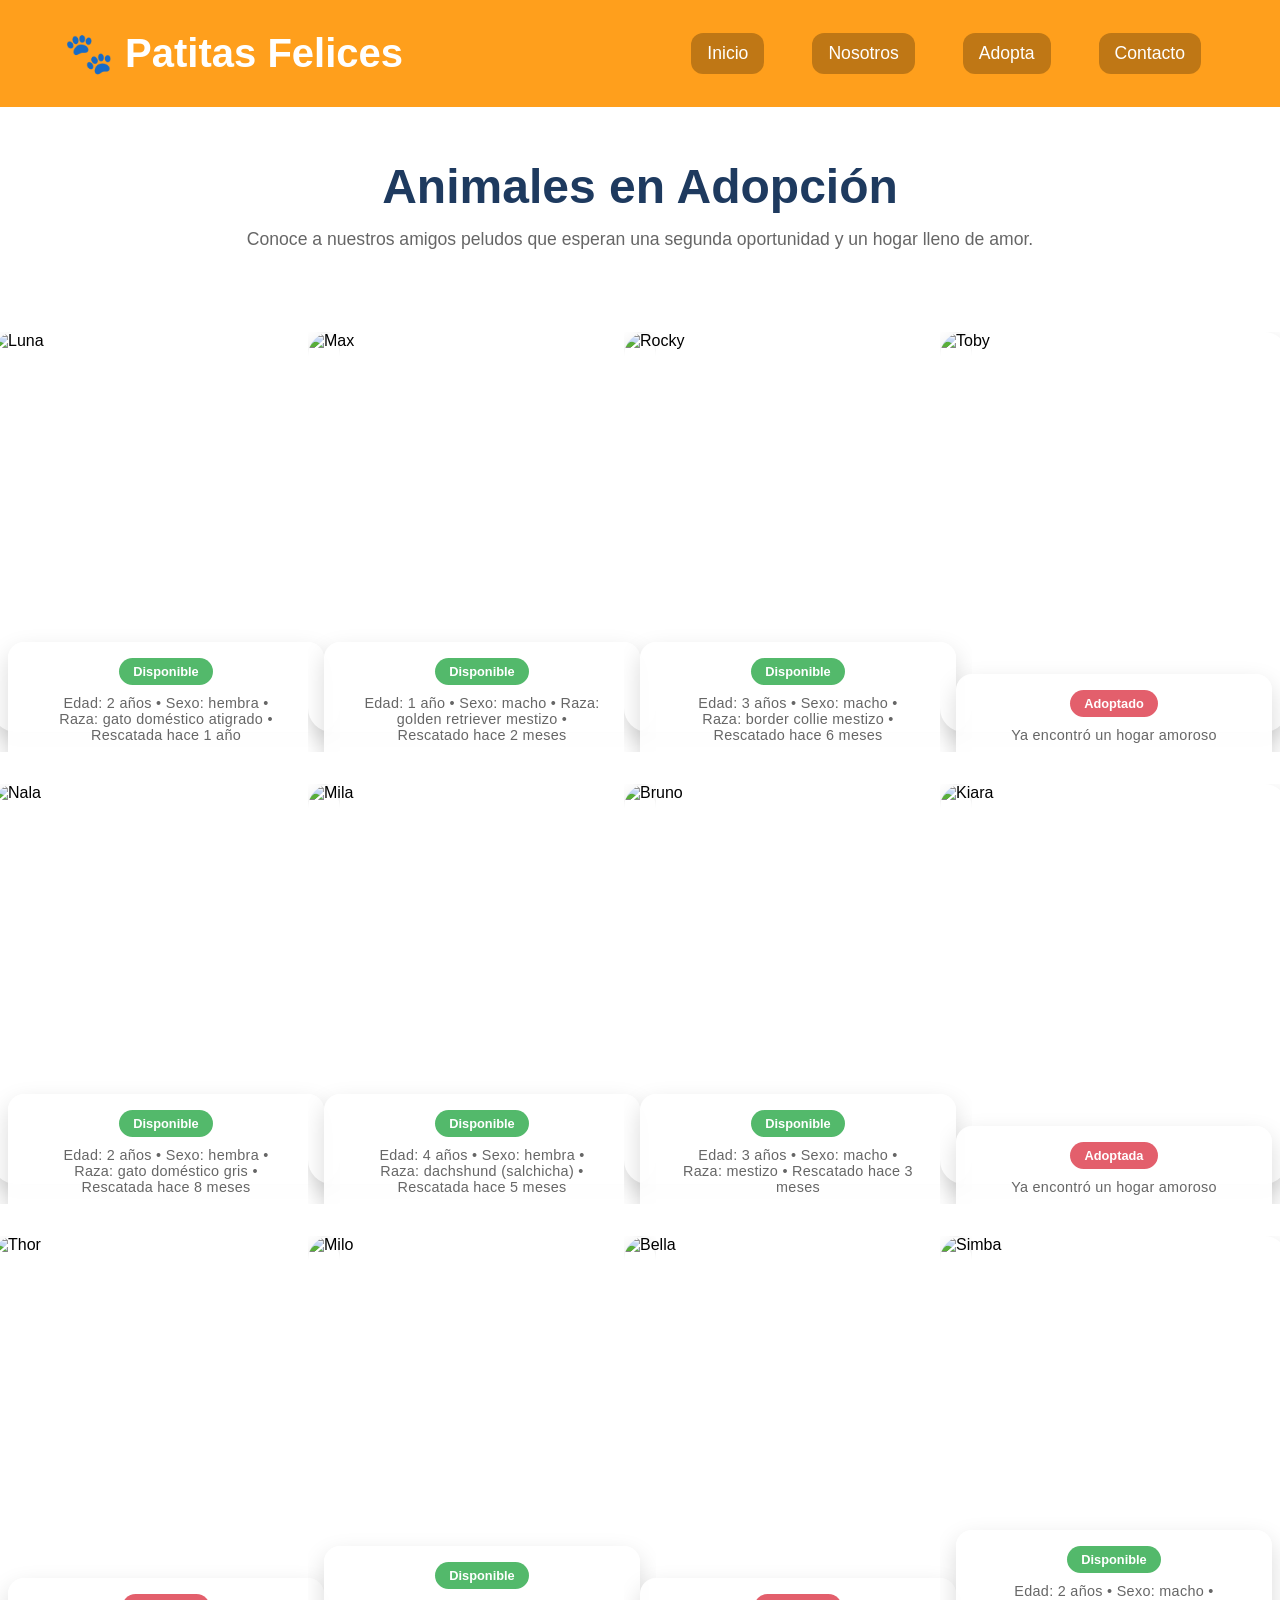
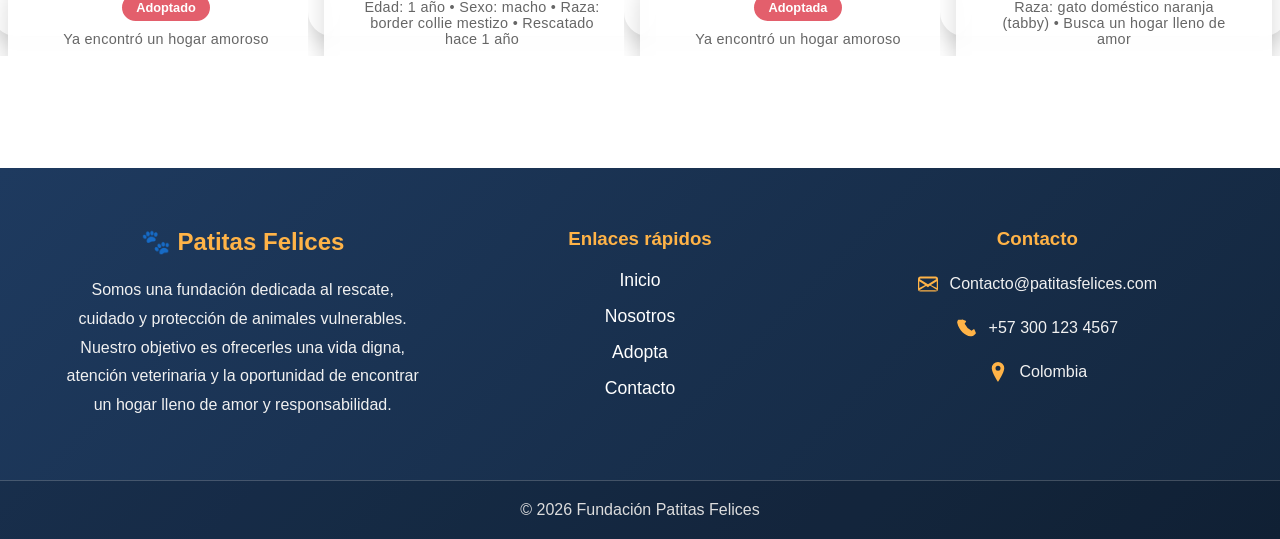
==== adopta.html @ 6e7dac5f "Add files via upload" ====
<!DOCTYPE html>
<html lang="es">
<head>
    <meta charset="UTF-8">
    <meta name="viewport" content="width=device-width, initial-scale=1.0">
    <title>Adopta | Patitas Felices</title>
    <link rel="stylesheet" href="styles.css">
    <link rel="icon" type="image/png" href="https://img.icons8.com/color/48/dog.png">
</head>

<body>

<header>
    <div class="logo" id="inicio">
        <h2>🐾 Patitas Felices</h2>

        <nav class="nav-links">
            <a href="index.html">Inicio</a>
            <a href="nosotros.html">Nosotros</a>
            <a href="adopta.html">Adopta</a>
            <a href="contacto.html">Contacto</a>
        </nav>
    </div>
</header>

<section class="catalogo-titulo">

    <h1>Animales en Adopción</h1>

    <p>
        Conoce a nuestros amigos peludos que esperan una segunda oportunidad y un hogar lleno de amor.
    </p>

</section>

<section id="galeria">

    <div class="container">

        <div class="card__container">

            <article class="card__article">
                <img src="https://plus.unsplash.com/premium_photo-1673967831980-1d377baaded2?q=80&w=687&auto=format&fit=crop" alt="Luna" class="card__img">

                <div class="card__data">
                    <span class="estado disponible">Disponible</span>
                    <span class="card__description">
                        Edad: 2 años • Sexo: hembra • Raza: gato doméstico atigrado • Rescatada hace 1 año
                    </span>
                    <h2 class="card__title">Luna</h2>
                    <a href="#" class="card__button">Ver perfil</a>
                </div>
            </article>

            <article class="card__article">
                <img src="https://plus.unsplash.com/premium_photo-1764194658823-76c782152513?q=80&w=687&auto=format&fit=crop" alt="Max" class="card__img">

                <div class="card__data">
                    <span class="estado disponible">Disponible</span>
                    <span class="card__description">
                        Edad: 1 año • Sexo: macho • Raza: golden retriever mestizo • Rescatado hace 2 meses
                    </span>
                    <h2 class="card__title">Max</h2>
                    <a href="#" class="card__button">Ver perfil</a>
                </div>
            </article>

            <article class="card__article">
                <img src="https://plus.unsplash.com/premium_photo-1675431318990-710f8adf1e96?q=80&w=687&auto=format&fit=crop" alt="Rocky" class="card__img">

                <div class="card__data">
                    <span class="estado disponible">Disponible</span>
                    <span class="card__description">
                        Edad: 3 años • Sexo: macho • Raza: border collie mestizo • Rescatado hace 6 meses
                    </span>
                    <h2 class="card__title">Rocky</h2>
                    <a href="#" class="card__button">Ver perfil</a>
                </div>
            </article>

            <article class="card__article">
                <img src="https://images.unsplash.com/photo-1580459476964-822a39c5697e?q=80&w=687&auto=format&fit=crop" alt="Toby" class="card__img">

                <div class="card__data">
                    <span class="estado adoptado">Adoptado</span>
                    <span class="card__description">
                        Ya encontró un hogar amoroso
                    </span>
                    <h2 class="card__title">Toby</h2>
                    <a href="#" class="card__button">Ver perfil</a>
                </div>
            </article>

            <article class="card__article">
                <img src="https://images.unsplash.com/photo-1472053092455-ee16a8b358b9?q=80&w=687&auto=format&fit=crop" alt="Nala" class="card__img">

                <div class="card__data">
                    <span class="estado disponible">Disponible</span>
                    <span class="card__description">
                        Edad: 2 años • Sexo: hembra • Raza: gato doméstico gris • Rescatada hace 8 meses
                    </span>
                    <h2 class="card__title">Nala</h2>
                    <a href="#" class="card__button">Ver perfil</a>
                </div>
            </article>

            <article class="card__article">
                <img src="https://images.unsplash.com/photo-1605638868237-0660a05a135b?q=80&w=687&auto=format&fit=crop" alt="Mila" class="card__img">

                <div class="card__data">
                    <span class="estado disponible">Disponible</span>
                    <span class="card__description">
                        Edad: 4 años • Sexo: hembra • Raza: dachshund (salchicha) • Rescatada hace 5 meses
                    </span>
                    <h2 class="card__title">Mila</h2>
                    <a href="#" class="card__button">Ver perfil</a>
                </div>
            </article>

            <article class="card__article">
                <img src="https://images.unsplash.com/photo-1588943211346-0908a1fb0b01?q=80&w=735&auto=format&fit=crop" alt="Bruno" class="card__img">

                <div class="card__data">
                    <span class="estado disponible">Disponible</span>
                    <span class="card__description">
                        Edad: 3 años • Sexo: macho • Raza: mestizo • Rescatado hace 3 meses
                    </span>
                    <h2 class="card__title">Bruno</h2>
                    <a href="#" class="card__button">Ver perfil</a>
                </div>
            </article>

            <article class="card__article">
                <img src="https://images.unsplash.com/photo-1519052537078-e6302a4968d4?q=80&w=687&auto=format&fit=crop" alt="Kiara" class="card__img">

                <div class="card__data">
                    <span class="estado adoptado">Adoptada</span>
                    <span class="card__description">
                        Ya encontró un hogar amoroso
                    </span>
                    <h2 class="card__title">Kiara</h2>
                    <a href="#" class="card__button">Ver perfil</a>
                </div>
            </article>

            <article class="card__article">
                <img src="https://images.unsplash.com/photo-1560603065-d99d67c6efe5?q=80&w=1170&auto=format&fit=crop" alt="Thor" class="card__img">

                <div class="card__data">
                    <span class="estado adoptado">Adoptado</span>
                    <span class="card__description">
                        Ya encontró un hogar amoroso
                    </span>
                    <h2 class="card__title">Thor</h2>
                    <a href="#" class="card__button">Ver perfil</a>
                </div>
            </article>

            <article class="card__article">
                <img src="https://images.unsplash.com/photo-1551097295-4c28e380cdf6?q=80&w=687&auto=format&fit=crop" alt="Milo" class="card__img">

                <div class="card__data">
                    <span class="estado disponible">Disponible</span>
                    <span class="card__description">
                        Edad: 1 año • Sexo: macho • Raza: border collie mestizo • Rescatado hace 1 año
                    </span>
                    <h2 class="card__title">Milo</h2>
                    <a href="#" class="card__button">Ver perfil</a>
                </div>
            </article>

            <article class="card__article">
                <img src="https://plus.unsplash.com/premium_photo-1707410050564-df6b5503f220?q=80&w=688&auto=format&fit=crop" alt="Bella" class="card__img">

                <div class="card__data">
                    <span class="estado adoptado">Adoptada</span>
                    <span class="card__description">
                        Ya encontró un hogar amoroso
                    </span>
                    <h2 class="card__title">Bella</h2>
                    <a href="#" class="card__button">Ver perfil</a>
                </div>
            </article>

            <article class="card__article">
                <img src="https://images.unsplash.com/photo-1536590158209-e9d615d525e4?q=80&w=687&auto=format&fit=crop" alt="Simba" class="card__img">

                <div class="card__data">
                    <span class="estado disponible">Disponible</span>
                    <span class="card__description">
                        Edad: 2 años • Sexo: macho • Raza: gato doméstico naranja (tabby) • Busca un hogar lleno de amor
                    </span>
                    <h2 class="card__title">Simba</h2>
                    <a href="#" class="card__button">Ver perfil</a>
                </div>
            </article>

        </div>

    </div>

</section>



<footer>

    <div class="footer-container">

        <div class="footer-info">

            <h2>🐾 Patitas Felices</h2>

            <p>
                Somos una fundación dedicada al rescate, cuidado y protección de animales vulnerables. Nuestro objetivo es ofrecerles una vida digna, atención veterinaria y la oportunidad de encontrar un hogar lleno de amor y responsabilidad.
            </p>

        </div>

        <div class="footer-links">

            <h3>Enlaces rápidos</h3>

            <a href="#inicio">Inicio</a>
                <a href="nosotros.html">Nosotros</a>
                <a href="adopta.html">Adopta</a>
                <a href="contacto.html">Contacto</a>

        </div>

        <div class="footer-contacto">

            <h3>Contacto</h3>

            <p><svg xmlns="http://www.w3.org/2000/svg" 
                width="20" 
                height="20" 
                fill="currentColor" 
                viewBox="0 0 16 16">
                
                <path d="M0 4a2 2 0 0 1 2-2h12a2 2 0 0 1 2 2v8a2 2 0 0 1-2 2H2a2 2 0 0 1-2-2V4zm2-.5a.5.5 0 0 0-.5.5v.217l6.5 4.062 6.5-4.062V4a.5.5 0 0 0-.5-.5H2zm13 2.383-4.708 2.942L15 11.117V5.883zm-.034 6.634-5.396-3.372L8 10.583l-1.57-.938-5.396 3.372A.5.5 0 0 0 2 13h12a.5.5 0 0 0 .966-.483zM1 11.117l4.708-2.292L1 5.883v5.234z"/>
                
                </svg> Contacto@patitasfelices.com</p>

            <p><svg xmlns="http://www.w3.org/2000/svg" 
                width="20" 
                height="20" 
                fill="currentColor" 
                viewBox="0 0 16 16">
                
                <path d="M3.654 1.328a.678.678 0 0 1 .737-.168l2.522 1.01c.329.132.445.515.27.806l-1.07 1.61a11.72 11.72 0 0 0 5.516 5.516l1.61-1.07c.291-.175.674-.059.806.27l1.01 2.522a.678.678 0 0 1-.168.737l-1.272 1.272c-.74.74-1.846 1.065-2.877.702C6.548 14.547 1.453 9.452.298 4.177c-.363-1.03-.038-2.137.702-2.877L3.654 1.328z"/>
                
                </svg> +57 300 123 4567</p>

            <p><svg xmlns="http://www.w3.org/2000/svg" 
                width="20" 
                height="20" 
                fill="currentColor" 
                viewBox="0 0 16 16">
                
                <path d="M8 0a5 5 0 0 0-5 5c0 3.5 5 11 5 11s5-7.5 5-11a5 5 0 0 0-5-5zm0 7a2 2 0 1 1 0-4 2 2 0 0 1 0 4z"/>
                
                </svg> Colombia</p>

        </div>

    </div>

    <div class="footer-copy">

        <p>
            © 2026 Fundación Patitas Felices
        </p>

    </div>

</footer>

</body>
</html>
---- styles.css ----
*{
    margin: 0;
    padding: 0;
    box-sizing: border-box;
    font-family: "Poppins", sans-serif;
}

.logo{
    display: flex;
    justify-content: space-between;
    align-items: center;
    padding: 18px 5%;
    background-color: #FF9F1C;
    border-bottom: 2px solid #ffffff;
    animation: bajar 0.8s ease;
    transition: all 0.3s ease;
}

.logo h2{
    display: inline-block;
    font-size: 2.5rem;
    font-weight: 700;
    color: white;
    cursor: pointer;
    transition: 0.3s;
}

.logo h2:hover{
    transform: scale(1.2);
}

.nav-links{
    display: flex;
    gap: 18px;
    flex-wrap: wrap;
}

.nav-links a{
    color: white;
    background-color: rgba(0, 0, 0, 0.25);
    text-decoration: none;
    font-weight: 500;
    font-size: 1.1rem;
    border-radius: 12px;
    padding: 10px 16px;
    margin: 15px;
    transition: 0.3s;
}

.nav-links a:hover{
    transform: translateY(-8px);
    background-color: #1E3A5F;
    box-shadow: 0 5px 15px rgba(0,0,0,0.2);
}

.banner{
    position: relative;
    height: 90vh;
    display: flex;
    justify-content: center;
    align-items: center;
    text-align: center;
    color: #ffffff;
}

.banner-img{
    position: absolute;
    width: 100%;
    height: 100%;
    object-fit: cover;
}

.overlay{
    position: absolute;
    width: 100%;
    height: 100%;
    background-color: rgba(0,0,0,0.5);
}

.banner-texto{
    position: relative;
    padding: 3rem 2rem;
    border-radius: 2rem;
    max-width: 750px;
}

.banner-texto h1{
    font-size: 2.2rem;
    margin-bottom: 1rem;
    color: #ffffff;
}

.banner-texto p{
    font-size: 1.2rem;
    margin-bottom: 2rem;
    color: #f1f1f1;
}

.btn{
    text-decoration: none;
    font-size: 1.1rem;
    font-weight: bold;
    color: white;
    background:  #FF9F1C;
    padding: 14px 35px;
    border-radius: 3rem;
    transition: 0.3s;
    box-shadow: 0 5px 20px rgba(255, 84, 0, 0.5);
}

.btn:hover{
    background: #ff9500;
}
.resumen{
    padding: 80px 10%;
    text-align: center;
    background: #fff8ef;
}

.resumen h2{
    color: #1E3A5F;
    margin-bottom: 20px;
    font-size: 2rem;
}

.resumen p{
    max-width: 900px;
    margin: auto;
    line-height: 1.8;
    font-size: 1.1rem;
}

.acciones{
    padding: 80px 10%;
    text-align: center;
}

.acciones h2{
    margin-bottom: 30px;
    color: #1E3A5F;
}

.acciones-grid{
    display: flex;
    justify-content: center;
    gap: 20px;
    flex-wrap: wrap;
}

.acciones-grid a{
    text-decoration: none;
    background: linear-gradient(135deg,#FF9F1C,#ffb347);
    color: white;
    padding: 15px 25px;
    border-radius: 15px;
    font-weight: 600;
    transition: .3s;
}

.acciones-grid a:hover{
    background: #1E3A5F;
    transform: translateY(-5px);
}

.mision-vision{
    display: flex;
    gap: 30px;
    flex-wrap: wrap;
    padding: 80px 10%;
    background: linear-gradient(180deg, #fff8ef, #ffffff);
}

.mision,
.vision{
    flex: 1;
    min-width: 300px;
    background: linear-gradient(135deg,#ffffff,#fff8ef);
    padding: 35px;
    border-radius: 20px;
    box-shadow: 0 10px 25px rgba(0,0,0,.1);
    transition: .4s;
}

.mision:hover,
.vision:hover{
    transform: translateY(-10px);
    box-shadow: 0 15px 35px rgba(255,159,28,.25);
}

.mision h2,
.vision h2{
    color: #1E3A5F;
    margin-bottom: 20px;
    font-size: 2rem;
    text-align: center;
}

.mision p,
.vision p{
    line-height: 1.8;
    font-size: 1.05rem;
    color: #555;
    text-align: center;
}

.acciones-grid a,
.mision h2,
.vision h2{
    display: flex;
    align-items: center;
    justify-content: center;
    gap: 10px;
}

.acciones-grid svg{
    flex-shrink: 0;
}

.mision h2 svg,
.vision h2 svg{
    transition: .3s;
}

.mision:hover h2 svg,
.vision:hover h2 svg{
    transform: scale(1.15);
}

.carrusel{
    overflow: hidden;
    background: #fff8ef;
    padding: 80px 0;
}

.carrusel h2{
    text-align: center;
    margin-bottom: 30px;
    color: #1E3A5F;
    font-size: 2rem;
}

.slides{
    display: flex;
    width: 300%;
    animation: slide 12s infinite;
}

.slide{
    width: 100%;
    position: relative;
    flex: 0 0 33.333%;
}

.slide img{
    width: 100%;
    height: 500px;
    object-fit: cover;
}

.slide h3{
    position: absolute;
    bottom: 30px;
    left: 50%;
    transform: translateX(-50%);
    background: rgba(0,0,0,.6);
    color: white;
    padding: 15px 25px;
    border-radius: 10px;
}

.testimonios{
    padding: 80px 10%;
    background: #ffffff;
}

.testimonios h2{
    text-align: center;
    margin-bottom: 40px;
    color: #1E3A5F;
    font-size: 2rem;
}

.testimonios-grid{
    display: flex;
    gap: 25px;
    flex-wrap: wrap;
}

.testimonio{
    flex: 1;
    min-width: 280px;
    background: white;
    padding: 25px;
    border-radius: 15px;
    box-shadow: 0 15px 35px rgba(255,159,28,.25);
    transition: .3s;
}

.testimonio:hover{
    transform: translateY(-8px);
}

.testimonio h4{
    margin-top: 15px;
    color: #FF9F1C;
}

#galeria h2{
    text-align: center;
    color: #1E3A5F;
    font-size: 2rem;
    margin-bottom: 50px;
}

@keyframes slide{

    0%,30%{
        transform: translateX(0);
    }

    33%,63%{
        transform: translateX(-33.33%);
    }

    66%,100%{
        transform: translateX(-66.66%);
    }
}

img {
    display: block;
    max-width: 100%;
    height: auto;
}

.container{
    display: grid;
    place-items: center;
    margin-inline: 1.5rem;
    padding-block: 2rem;
}

.card__container{
    display: grid;
    grid-template-columns: repeat(4, 1fr);
    gap: 2rem;
    justify-items: center;
}

.card__article{
    position: relative;
    overflow: hidden;
    height: 420px;
    transition: .3s;
}
.card__article:hover{
    transform: translateY(-8px);
}

.card__img{
    width: 328px;
    height: 400px;
    object-fit: cover;
    border-radius: 1.5rem;
    box-shadow: 0 8px 20px rgba(0,0,0,.15);
}

.card__img:hover{
    opacity: .9;
}

.card__data{
    width: 85%;
    background-color: rgba(255,255,255,.95);
    padding: 1rem;
    border-radius: 1rem;
    position: absolute;
    left: 50%;
    bottom: -120px;
    transform: translateX(-50%);
    text-align: center;
    transition: .4s;
    box-shadow: 0 10px 25px rgba(0,0,0,.15);
}

.card__description{
    display: block;
    font-size: .9rem;
    color: #666;
    margin-bottom: .5rem;
    letter-spacing: .3px;
}

.card__title{
    font-size: 1.6rem;
    font-weight: 700;
    color: #222;
    margin-bottom: 1rem;
}

.card__button{
    background: linear-gradient(135deg, #FF9F1C, #ffbf69);
    color: #fff;
    text-decoration: none;
    padding: 12px 24px;
    border-radius: 999px;
    font-size: .95rem;
    font-weight: 600;
    transition: all .3s ease;
    box-shadow: 0 5px 15px rgba(255,159,28,0.4);
}

.card__button:hover{
    transform: scale(1.05);
    background: linear-gradient(135deg, #ff9100, #ffb347);
    box-shadow: 0 8px 20px rgba(255,159,28,0.5);
}

.card__article:hover .card__data{
    bottom: 15px;
}



footer{
    width: 100%;
    background: linear-gradient(135deg, #1E3A5F, #13263d);
    color: white;
    margin-top: 80px;
}

.footer-container{
    width: 100%;
    max-width: 1400px;
    margin: auto;
    display: grid;
    grid-template-columns: repeat(auto-fit, minmax(250px,1fr));
    gap: 40px;
    padding: 60px 5%;
}

.footer-container h2,
.footer-container h3{
    margin-bottom: 20px;
    color: #FFB347;
    text-align: center;
}
.footer-container h2:hover{
    transform: scale(1.2);
}

.footer-container p{
    line-height: 1.8;
    color: #f1f1f1;
    text-align: center;
}

.footer-links a{
    display: block;
    text-decoration: none;
    color: white;
    margin-bottom: 15px;
    transition: .3s;
    text-align: center;
    font-size: 1.1rem;
}

.footer-links a:hover{
    color: #FFB347;
    transform: translateX(5px);

}

.footer-contacto p{
    display: flex;
    justify-content: center;
    align-items: center;
    gap: 12px;
    margin-bottom: 15px;
}

.footer-contacto svg{
    color: #FFB347;
}

.footer-copy{
    width: 100%;
    border-top: 1px solid rgba(255,255,255,.2);
    text-align: center;
    padding: 20px;
    background: rgba(0,0,0,.15);
}

.footer-copy p{
    color: #ddd;
}

.footer-contacto p{
    display: flex;
    align-items: center;
    justify-content: center;
    gap: 12px;
    margin-bottom: 15px;
}

.footer-contacto svg{
    color: #FFB347;
    transition: 0.3s;
}

.footer-contacto p:hover{
    color: #FFB347 ;
}

.footer-contacto p:hover svg{
    transform: scale(1.6) rotate(2deg);
}

.catalogo-titulo{
    text-align: center;
    padding: 50px 20px;
}

.catalogo-titulo h1{
    font-size: 3rem;
    color: #1E3A5F;
    margin-bottom: 15px;
}

.catalogo-titulo p{
    font-size: 1.1rem;
    color: #666;
}

.estado{
    display: inline-block;
    padding: 6px 14px;
    border-radius: 20px;
    font-size: .8rem;
    font-weight: 600;
    margin-bottom: 10px;
    color: white;
}

.disponible{
    background: hsl(134, 61%, 41%, 0.8);
}

.adoptado{
    background: hsla(354, 70%, 54%, 0.8);
}

.banner-contacto {
    background: linear-gradient(135deg, #1E3A5F, #13263d);
    padding: 120px 10%;
    text-align: center;
    color: white;
}

.banner-contacto h1 {
    font-size: 3rem;
    margin-bottom: 20px;
    color: #FFB347;

}

.banner-contacto p {
    font-size: 1.2rem;
    max-width: 700px;
    margin: 0 auto;
}

.contacto-info {
    padding: 80px 10%;
    background: #fff8ef;
}

.contacto-info h2 {
    text-align: center;
    color: #1E3A5F;
    margin-bottom: 40px;
    font-size: 2rem;
}

.contacto-grid {
    display: flex;
    gap: 25px;
    flex-wrap: wrap;
    justify-content: center;
}

.contacto-card {
    flex: 1;
    min-width: 280px;
    background: #ffffff;
    padding: 30px;
    border-radius: 20px;
    text-align: center;
    box-shadow: 0 5px 20px rgba(0,0,0,0.1);
    transition: transform 0.3s ease;
}

.contacto-card:hover {
    transform: translateY(-8px);
}

.contacto-card h3 {
    color: #FF9F1C;
    margin-bottom: 15px;
}

.contacto-card p {
    line-height: 1.8;
}

.formulario-contacto {
    padding: 80px 10%;
}

.formulario-contacto h2 {
    text-align: center;
    color: #1E3A5F;
    margin-bottom: 40px;
    font-size: 2rem;
}

.contact-form {
    max-width: 750px;
    margin: 0 auto;
    background: #ffffff;
    padding: 40px;
    border-radius: 20px;
    box-shadow: 0 10px 30px rgba(0,0,0,0.1);
}

.input-group {
    display: flex;
    flex-direction: column;
    margin-bottom: 20px;
}

.input-group label {
    margin-bottom: 8px;
    font-weight: 600;
    color: #1E3A5F;
}

.input-group input,
.input-group textarea,
.input-group select {
    padding: 15px;
    border: 2px solid #e5e5e5;
    border-radius: 12px;
    font-size: 1rem;
    transition: border-color 0.3s ease, box-shadow 0.3s ease;
}

.input-group input:focus,
.input-group textarea:focus,
.input-group select:focus {
    border-color: #FF9F1C;
    outline: none;
    box-shadow: 0 0 10px rgba(255,159,28,0.3);
}

.contact-form .btn {
    width: 100%;
    border: none;
    cursor: pointer;
    margin-top: 10px;
    padding: 15px;
    border-radius: 12px;
    background: linear-gradient(135deg, #FF9F1C, #ffb347);
    color: white;
    font-weight: 600;
    transition: transform 0.3s ease, background 0.3s ease;
}

.contact-form .btn:hover {
    transform: translateY(-3px);
}

.voluntariado {
    padding: 80px 10%;
    background: #fff8ef;
}

.voluntariado h2 {
    text-align: center;
    color: #1E3A5F;
    margin-bottom: 40px;
    font-size: 2rem;
}

.voluntariado-grid {
    display: flex;
    gap: 25px;
    flex-wrap: wrap;
}

.voluntariado-card {
    flex: 1;
    min-width: 300px;
    background: #ffffff;
    padding: 35px;
    border-radius: 20px;
    box-shadow: 0 5px 20px rgba(0,0,0,0.1);
    transition: transform 0.3s ease;
}

.voluntariado-card:hover {
    transform: translateY(-8px);
    background: #1E3A5F;
    color: white;
}

.voluntariado-card h3 {
    color: #FF9F1C;
    margin-bottom: 15px;
}

.voluntariado-card p {
    line-height: 1.8;
}

.redes-sociales {
    padding: 80px 10%;
}

.redes-sociales h2 {
    text-align: center;
    color: #1E3A5F;
    margin-bottom: 40px;
    font-size: 2rem;
}

.redes-grid {
    display: flex;
    justify-content: center;
    gap: 20px;
    flex-wrap: wrap;
}

.redes-grid a {
    text-decoration: none;
    color: white;
    background: linear-gradient(135deg, #FF9F1C, #ffb347);
    padding: 15px 25px;
    border-radius: 15px;
    font-weight: 600;
    transition: transform 0.3s ease, background 0.3s ease;
}

.redes-grid a:hover {
    background: #1E3A5F;
    transform: translateY(-5px);
}

a svg{
    margin-right: 8px;
    vertical-align: middle;
}

.banner-nosotros {
    background: linear-gradient(135deg, #1E3A5F, #13263d);
    padding: 120px 10%;
    text-align: center;
    color: white;
}

.banner-nosotros h1 {
    font-size: 3rem;
    margin-bottom: 15px;
    color: #FFB347;
}

.banner-nosotros p {
    font-size: 1.2rem;
    max-width: 700px;
    margin: 0 auto;
}

.historia {
    padding: 80px 10%;
    text-align: center;
    background: #fff8ef;
}

.historia h2 {
    color: #1E3A5F;
    margin-bottom: 20px;
    font-size: 2rem;
}

.historia p {
    max-width: 800px;
    margin: 0 auto;
    line-height: 1.8;
}

.mision-vision {
    padding: 80px 10%;
    display: flex;
    gap: 25px;
    flex-wrap: wrap;
    justify-content: center;
    background: white;
}

.mision-vision .card {
    flex: 1;
    min-width: 300px;
    background: #fff8ef;
    padding: 30px;
    border-radius: 20px;
    box-shadow: 0 5px 20px rgba(0,0,0,0.1);
    transition: transform 0.3s ease;
    text-align: center;
}

.mision-vision .card:hover {
    transform: translateY(-8px);
}

.mision-vision h2 {
    color: #FF9F1C;
    margin-bottom: 15px;
}

.mision-vision p {
    line-height: 1.8;
}

.valores {
    padding: 80px 10%;
    background: #fff8ef;
    text-align: center;
    list-style: none;
}

.valores h2 {
    color: #1E3A5F;
    margin-bottom: 30px;
    font-size: 2rem;
}

.valores ul {
    list-style: none;
    padding: 0;
    max-width: 500px;
    margin: 0 auto;
}

.valores li {
    background: white;
    margin-bottom: 15px;
    padding: 15px;
    border-radius: 12px;
    box-shadow: 0 5px 15px rgba(0,0,0,0.08);
    font-size: 1.1rem;
    transition: all 0.3s ease;
    cursor: pointer;
}

.valores li:hover {
    transform: translateY(-5px);
    color: white;
}

.valor-amor:hover {
    background: #ff4d6d;
}

.valor-solidaridad:hover {
    background: #4895ef;
}

.valor-responsabilidad:hover {
    background: #274c77;
}

.valor-respeto:hover {
    background: #40916c;
}

.valor-compromiso:hover {
    background: #ffb347;
}

.trabajo {
    padding: 80px 10%;
    background: #fff8ef;
    text-align: center;
}

.trabajo h2 {
    color: #1E3A5F;
    margin-bottom: 20px;
    font-size: 2rem;
}

.trabajo p {
    max-width: 800px;
    margin: 0 auto;
    line-height: 1.8;
}


@keyframes bajar {
    from {
    opacity: 0;
    transform: translateY(-40px);
    }
    to {
    opacity: 1;
    transform: translateY(0);
    }
}

@keyframes show-data {
    50% {
        transform: translateY(-10rem);
    }

    100% {
        transform: translateY(-7rem);
    }
}


@media screen and (max-width: 768px){

    .logo{
        flex-direction: column;
        padding: 15px;
        text-align: center;
    }

    .logo h2{
        font-size: 2rem;
        margin-bottom: 10px;
    }

    .nav-links{
        justify-content: center;
    }

    .nav-links a{
        margin: 5px;
        padding: 8px 12px;
        font-size: .95rem;
    }

    .banner{
        height: 70vh;
    }

    .banner-texto{
        padding: 2rem 1rem;
    }

    .banner-texto h1{
        font-size: 2rem;
    }

    .banner-texto p{
        font-size: 1rem;
    }

    .slide img{
        height: 250px;
    }

    .slide h3{
        font-size: .9rem;
        padding: 10px 15px;
    }

    .card__container{
        grid-template-columns: 1fr;
    }

    .card__article{
        margin: auto;
    }

    .footer-contacto p{
        justify-content: center;
    }

    .banner-contacto h1{
        font-size: 2.2rem;
    }

    .contacto-grid,
    .voluntariado-grid{
        flex-direction: column;
    }

    .contacto-card,
    .voluntariado-card{
        width: 100%;
    }
}

@media screen and (min-width: 1120px){

    .card__container{
        grid-template-columns: repeat(4, 1fr);
    }

    .card__img{
        width: 348px;
        height: 400px;
        object-fit: cover;
    }

    .card__data{
        width: 316px;
        padding-inline: 2.5rem;
    }
}

@media screen and (min-width:769px) and (max-width:1119px){

    .card__container{
        grid-template-columns: repeat(2,1fr);
        column-gap: 2rem;
    }

    .card__article{
        margin: auto;
    }

}

@media screen and (max-width: 340px) {

    .container {
        margin-inline: 1rem;
    }

    .card__data {
        width: 250px;
        padding: 1rem;
    }
}
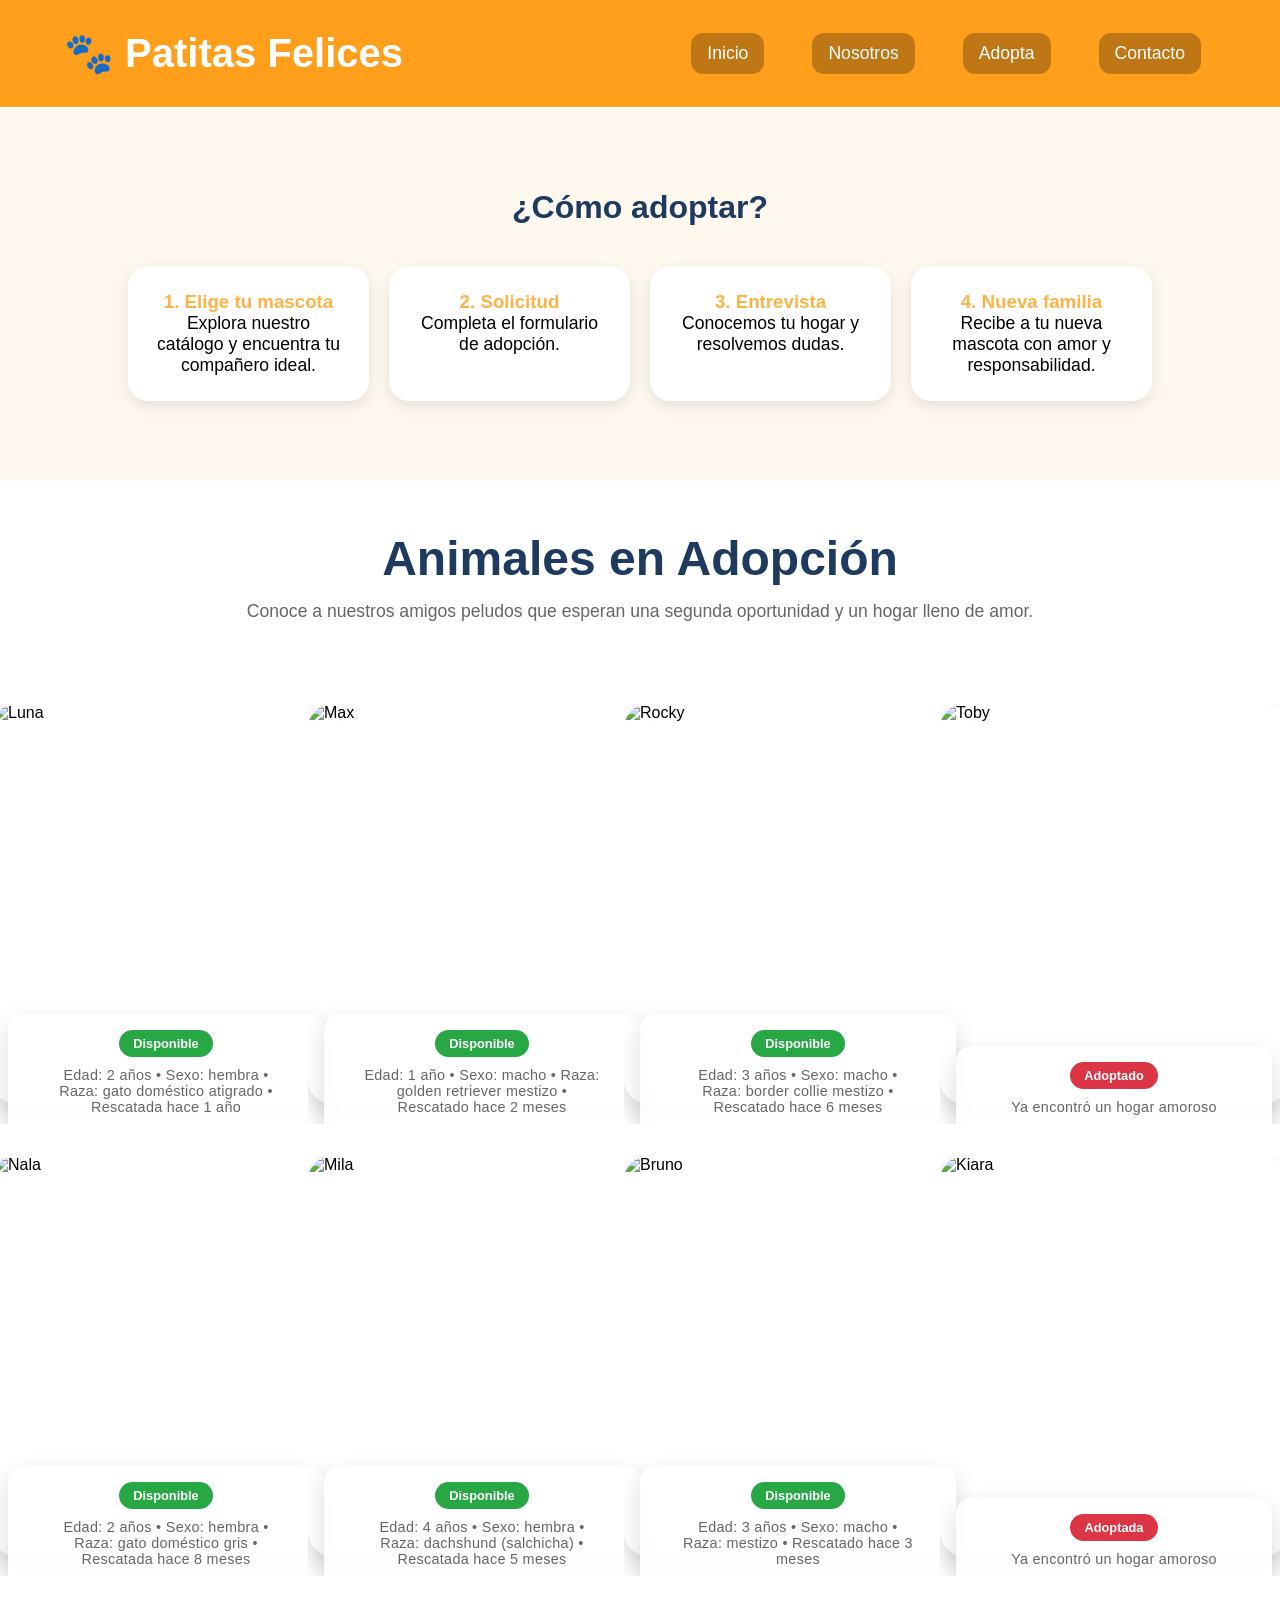
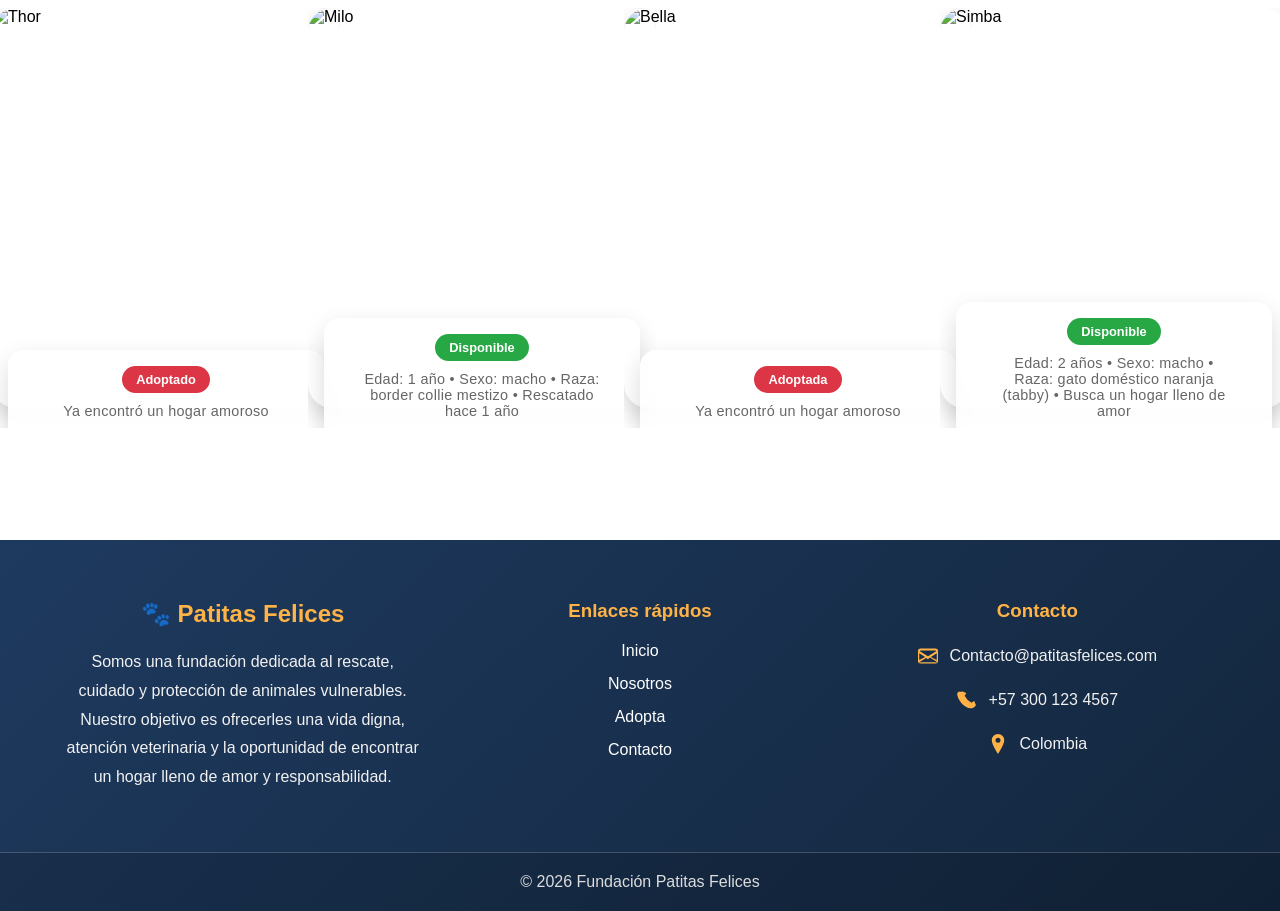
==== commit 3f7213a4: "Add files via upload" ====
--- a/adopta.html
+++ b/adopta.html
@@ -23,6 +23,36 @@
     </div>
 </header>
 
+<section class="adopcion" id="adopcion">
+
+    <h2>¿Cómo adoptar?</h2>
+
+    <div class="pasos-adopcion">
+
+        <div class="paso">
+            <h3>1. Elige tu mascota</h3>
+            <p>Explora nuestro catálogo y encuentra tu compañero ideal.</p>
+        </div>
+
+        <div class="paso">
+            <h3>2. Solicitud</h3>
+            <p>Completa el formulario de adopción.</p>
+        </div>
+
+        <div class="paso">
+            <h3>3. Entrevista</h3>
+            <p>Conocemos tu hogar y resolvemos dudas.</p>
+        </div>
+
+        <div class="paso">
+            <h3>4. Nueva familia</h3>
+            <p>Recibe a tu nueva mascota con amor y responsabilidad.</p>
+        </div>
+
+    </div>
+
+</section>
+
 <section class="catalogo-titulo">
 
     <h1>Animales en Adopción</h1>
@@ -48,7 +78,7 @@
                         Edad: 2 años • Sexo: hembra • Raza: gato doméstico atigrado • Rescatada hace 1 año
                     </span>
                     <h2 class="card__title">Luna</h2>
-                    <a href="#" class="card__button">Ver perfil</a>
+                    <a href="luna.html" class="card__button">Ver perfil</a>
                 </div>
             </article>
 
--- a/styles.css
+++ b/styles.css
@@ -101,7 +101,7 @@
     font-size: 1.1rem;
     font-weight: bold;
     color: white;
-    background:  #FF9F1C;
+    background: linear-gradient(135deg, #FF9F1C, #ff5400);
     padding: 14px 35px;
     border-radius: 3rem;
     transition: 0.3s;
@@ -109,7 +109,7 @@
 }
 
 .btn:hover{
-    background: #ff9500;
+    background: linear-gradient(135deg, #ffb347, #ff3c00);
 }
 .resumen{
     padding: 80px 10%;
@@ -420,6 +420,45 @@
     bottom: 15px;
 }
 
+.impacto{
+    padding: 80px 10%;
+    background: white;
+    text-align: center;
+}
+
+.impacto h2{
+    color: #1E3A5F;
+    margin-bottom: 40px;
+    font-size: 2rem;
+}
+
+.estadisticas{
+    display: grid;
+    grid-template-columns: repeat(auto-fit,minmax(200px,1fr));
+    gap: 25px;
+}
+
+.dato{
+    background: #fff8ef;
+    padding: 30px;
+    border-radius: 20px;
+    box-shadow: 0 15px 35px rgba(255,159,28,.25);
+    transition: .3s;
+}
+
+.dato:hover{
+    transform: translateY(-8px);
+}
+
+.dato h3{
+    color: #FF9F1C;
+    font-size: 2.5rem;
+}
+
+.dato p{
+    margin-top: 10px;
+    color: #555;
+}
 
 
 footer{
@@ -445,6 +484,7 @@
     color: #FFB347;
     text-align: center;
 }
+
 .footer-container h2:hover{
     transform: scale(1.2);
 }
@@ -462,13 +502,11 @@
     margin-bottom: 15px;
     transition: .3s;
     text-align: center;
-    font-size: 1.1rem;
 }
 
 .footer-links a:hover{
     color: #FFB347;
     transform: translateX(5px);
-
 }
 
 .footer-contacto p{
@@ -528,8 +566,8 @@
 }
 
 .catalogo-titulo p{
+    color: #666;
     font-size: 1.1rem;
-    color: #666;
 }
 
 .estado{
@@ -543,11 +581,11 @@
 }
 
 .disponible{
-    background: hsl(134, 61%, 41%, 0.8);
+    background: #28a745;
 }
 
 .adoptado{
-    background: hsla(354, 70%, 54%, 0.8);
+    background: #dc3545;
 }
 
 .banner-contacto {
@@ -560,8 +598,6 @@
 .banner-contacto h1 {
     font-size: 3rem;
     margin-bottom: 20px;
-    color: #FFB347;
-
 }
 
 .banner-contacto p {
@@ -663,6 +699,25 @@
     box-shadow: 0 0 10px rgba(255,159,28,0.3);
 }
 
+input:required:placeholder-shown,
+textarea:required:placeholder-shown,
+select:required:invalid{
+    border: 2px solid #dc3545;
+}
+
+input:valid,
+textarea:valid,
+select:valid{
+    border: 2px solid #28a745;
+}
+
+.error{
+    border:2px solid #dc3545 !important;
+}
+
+.success{
+    border:2px solid #28a745 !important;
+}
 .contact-form .btn {
     width: 100%;
     border: none;
@@ -771,7 +826,6 @@
 .banner-nosotros h1 {
     font-size: 3rem;
     margin-bottom: 15px;
-    color: #FFB347;
 }
 
 .banner-nosotros p {
@@ -904,6 +958,102 @@
     margin: 0 auto;
     line-height: 1.8;
 }
+.adopcion h2{
+    color: #1E3A5F;
+    margin-bottom: 20px;
+    font-size: 2rem;
+}
+.adopcion{
+    padding: 80px 10%;
+    background: #fff8ef;
+    text-align: center;
+}
+
+.pasos-adopcion{
+    display: flex;
+    gap: 20px;
+    flex-wrap: wrap;
+    margin-top: 40px;
+}
+
+.paso{
+    flex: 1;
+    min-width: 220px;
+    background: white;
+    padding: 25px;
+    border-radius: 20px;
+    box-shadow: 0 5px 15px rgba(0, 0, 0, 0.1);
+    transition: .3s;
+}
+.paso:hover{
+    transform: translateY(-10px);
+}
+.paso h3{
+    color: #ffb347;
+}
+.paso p{
+    font-size: 1.1rem;
+    max-width: 900px;
+}
+
+.perfil-animal{
+    display:flex;
+    gap:50px;
+    padding:80px 10%;
+    flex-wrap:wrap;
+    align-items:center;
+}
+
+.perfil-img{
+    flex:1;
+    min-width:350px;
+}
+
+.perfil-img img{
+    width:100%;
+    border-radius:20px;
+    box-shadow:0 10px 25px rgba(0,0,0,.15);
+}
+
+.info-animal{
+    flex:1;
+    min-width:350px;
+}
+
+.info-animal h1{
+    color:#1E3A5F;
+    margin:20px 0;
+    font-size:3rem;
+}
+
+.info-animal p{
+    line-height:1.8;
+    margin-bottom:25px;
+    font-size: 1.1rem;
+    max-width: 900px;
+}
+
+.caracteristicas{
+    display:grid;
+    grid-template-columns:repeat(auto-fit,minmax(200px,1fr));
+    gap:15px;
+    margin-bottom:30px;
+}
+
+.caracteristica{
+    background:#fff8ef;
+    padding:15px;
+    border-radius:12px;
+    font-size: 1.1rem;
+    transition: .3s;
+}
+.caracteristica strong{
+    color:  #ffb347;
+}
+.caracteristica:hover{
+    transform: translateY(-5px);
+    background:#eff6ff;
+}
 
 
 @keyframes bajar {
